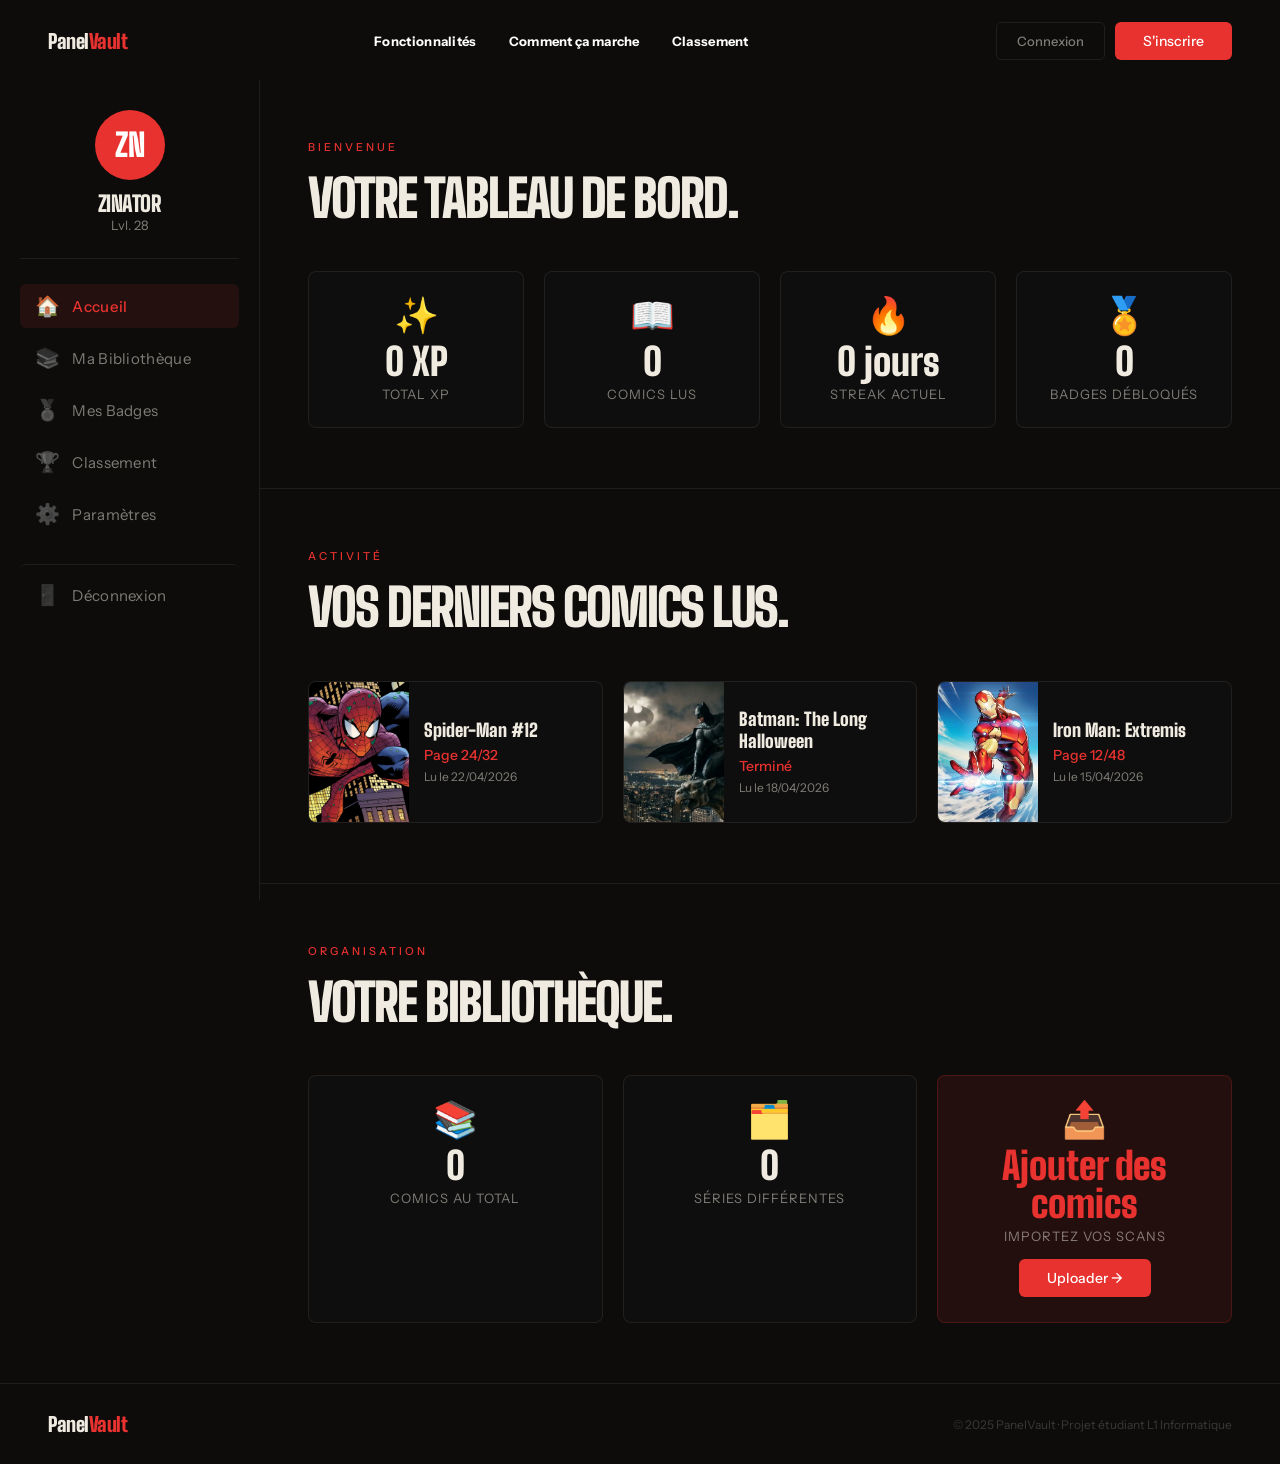
==== dashboard.html @ 6b244cb8 "Création du contenue du dashboard ainsi que le style te le js pour le moment template" ====
<!DOCTYPE html>
<html lang="fr">
<head>
    <meta charset="UTF-8">
    <meta name="viewport" content="width=device-width, initial-scale=1.0">
    <title>Dashboard — PanelVault</title>
    <link href="https://fonts.googleapis.com/css2?family=Big+Shoulders+Display:wght@700;900&family=Instrument+Sans:wght@400;500&display=swap" rel="stylesheet"/>
    <link rel="stylesheet" href="src/css/style.css">
    <link rel="stylesheet" href="src/css/dashboard.css">
</head>
<body>
    <header id="hdr">
        <a class="logo" href="index.html">Panel<em>Vault</em></a>
        <nav>
            <a href="index.html#features">Fonctionnalités</a>
            <a href="index.html#how">Comment ça marche</a>
            <a href="leaderboard.html">Classement</a>
        </nav>
        <div class="h-btns">
            <a href="src/php/pages_connexion/login.html" class="btn btn-ghost">Connexion</a>
            <a href="src/php/pages_connexion/register.html" class="btn btn-red">S'inscrire</a>
            <button class="burger" id="burger" aria-label="Menu"><span></span><span></span><span></span></button>
        </div>
    </header>

    <!-- MENU MOBILE -->
    <div class="mobile-menu" id="mobileMenu">
        <a href="index.html#features" onclick="closeMenu()">Fonctionnalités</a>
        <a href="index.html#how" onclick="closeMenu()">Comment ça marche</a>
        <a href="leaderboard.html" onclick="closeMenu()">Classement</a>
        <hr style="border-color:var(--border);border-width:0.5px;"/>
        <a href="src/php/pages_connexion/login.html" class="mm-ghost">Connexion</a>
        <a href="src/php/pages_connexion/register.html" class="mm-red">S'inscrire →</a>
    </div>

    <main class="dashboard-layout">
        <!-- Sidebar de navigation -->
        <aside class="dashboard-sidebar">
            <div class="user-profile">
                <div class="profile-avatar">ZN</div>
                <span class="profile-name">ZinatoR</span>
                <span class="profile-level">Lvl. 28</span>
            </div>
            <nav class="sidebar-nav">
                <a href="#" class="active">
                    <span class="icon">🏠</span> Accueil
                </a>
                <a href="#">
                    <span class="icon">📚</span> Ma Bibliothèque
                </a>
                <a href="#">
                    <span class="icon">🏅</span> Mes Badges
                </a>
                <a href="leaderboard.html">
                    <span class="icon">🏆</span> Classement
                </a>
                <a href="#">
                    <span class="icon">⚙️</span> Paramètres
                </a>
                <a href="#" class="logout-link">
                    <span class="icon">🚪</span> Déconnexion
                </a>
            </nav>
        </aside>

        <!-- Contenu principal du dashboard -->
        <div class="dashboard-content">
            <section class="section">
                <p class="s-eyebrow reveal">Bienvenue</p>
                <h1 class="s-title reveal">Votre Tableau de Bord.</h1>

                <!-- Section Stats -->
                <div class="stats-grid reveal">
                    <div class="stat-card">
                        <span class="stat-icon">✨</span>
                        <span class="stat-value"><span class="ctr" data-target="6210">0</span> XP</span>
                        <span class="stat-label">Total XP</span>
                    </div>
                    <div class="stat-card">
                        <span class="stat-icon">📖</span>
                        <span class="stat-value"><span class="ctr" data-target="94">0</span></span>
                        <span class="stat-label">Comics lus</span>
                    </div>
                    <div class="stat-card">
                        <span class="stat-icon">🔥</span>
                        <span class="stat-value"><span class="ctr" data-target="7">0</span> jours</span>
                        <span class="stat-label">Streak actuel</span>
                    </div>
                    <div class="stat-card">
                        <span class="stat-icon">🏅</span>
                        <span class="stat-value"><span class="ctr" data-target="12">0</span></span>
                        <span class="stat-label">Badges débloqués</span>
                    </div>
                </div>
            </section>

            <hr class="sep reveal"/>

            <section class="section">
                <p class="s-eyebrow reveal">Activité</p>
                <h2 class="s-title reveal">Vos Derniers Comics Lus.</h2>

                <div class="last-read-grid reveal">
                    <div class="read-item">
                        <img src="src/assets/img/spiderman.jpg" alt="Spider-Man #12" class="read-cover">
                        <div class="read-info">
                            <span class="read-title">Spider-Man #12</span>
                            <span class="read-progress">Page 24/32</span>
                            <span class="read-date">Lu le 22/04/2026</span>
                        </div>
                    </div>
                    <div class="read-item">
                        <img src="src/assets/img/Batman.jpg" alt="Batman: The Long Halloween" class="read-cover">
                        <div class="read-info">
                            <span class="read-title">Batman: The Long Halloween</span>
                            <span class="read-progress">Terminé</span>
                            <span class="read-date">Lu le 18/04/2026</span>
                        </div>
                    </div>
                    <div class="read-item">
                        <img src="src/assets/img/ironman.jpg" alt="Iron Man: Extremis" class="read-cover">
                        <div class="read-info">
                            <span class="read-title">Iron Man: Extremis</span>
                            <span class="read-progress">Page 12/48</span>
                            <span class="read-date">Lu le 15/04/2026</span>
                        </div>
                    </div>
                </div>
            </section>

            <hr class="sep reveal"/>

            <section class="section">
                <p class="s-eyebrow reveal">Organisation</p>
                <h2 class="s-title reveal">Votre Bibliothèque.</h2>

                <div class="library-summary reveal">
                    <div class="summary-card">
                        <span class="summary-icon">📚</span>
                        <span class="summary-value"><span class="ctr" data-target="35">0</span></span>
                        <span class="summary-label">Comics au total</span>
                    </div>
                    <div class="summary-card">
                        <span class="summary-icon">🗂️</span>
                        <span class="summary-value"><span class="ctr" data-target="12">0</span></span>
                        <span class="summary-label">Séries différentes</span>
                    </div>
                    <div class="summary-card cta-upload">
                        <span class="summary-icon">📤</span>
                        <span class="summary-value">Ajouter des comics</span>
                        <span class="summary-label">Importez vos scans</span>
                        <a href="#" class="btn btn-red">Uploader →</a>
                    </div>
                </div>
            </section>
        </div>
    </main>

    <footer>
        <a class="logo" href="#">Panel<em>Vault</em></a>
        <p>© 2025 PanelVault · Projet étudiant L1 Informatique</p>
    </footer>

    <script src="src/js/javascript-index.js"></script>
</body>
</html>
---- src/css/style.css ----
*, *::before, *::after { box-sizing: border-box; margin: 0; padding: 0; }

:root {
  --red: #E8322F;
  --ink: #0D0C0B;
  --cream: #F0EBE1;
  --muted: rgba(240,235,225,0.5);
  --border: rgba(240,235,225,0.08);
}

html { scroll-behavior: smooth; }

body {
  font-family: 'Instrument Sans', sans-serif;
  background: var(--ink);
  color: var(--cream);
  overflow-x: hidden;
}

/* ═══ HEADER ═══ */
header {
  position: fixed;
  top: 0; left: 0; right: 0;
  z-index: 100;
  display: flex;
  align-items: center;
  justify-content: space-between;
  padding: 22px 48px;
  background: transparent;
  transition: background .4s;
}
header.scrolled {
  background: rgba(13,12,11,0.85);
  backdrop-filter: blur(14px);
  border-bottom: 1px solid var(--border);
}

header nav a{
    color: #ffffff;
    font-weight: bold;
}

header nav a:hover{
    text-decoration: underline;

}

.logo {
  font-family: 'Big Shoulders Display', sans-serif;
  font-weight: 900;
  font-size: 20px;
  letter-spacing: -0.5px;
  color: var(--cream);
  text-decoration: none;
  position: relative;
  z-index: 2;
}
.logo em { color: var(--red); font-style: normal; }

nav { display: flex; gap: 32px; }
nav a {
  font-size: 13px;
  color: var(--muted);
  text-decoration: none;
  transition: color .2s;
  letter-spacing: 0.3px;
}
nav a:hover { color: var(--cream); }

.h-btns { display: flex; gap: 10px; }

.btn {
  font-family: 'Instrument Sans', sans-serif;
  font-size: 13px;
  font-weight: 500;
  padding: 8px 20px;
  border-radius: 5px;
  cursor: pointer;
  border: none;
  text-decoration: none;
  display: inline-flex;
  align-items: center;
  transition: all .2s;
}
.btn-ghost {
  background: transparent;
  color: var(--muted);
  border: 1px solid var(--border);
}
.btn-ghost:hover { color: var(--cream); }
.btn-red { background: var(--red); color: #fff; font-size: 14px; padding: 10px 28px; border-radius: 6px; }
.btn-red:hover { background: #cc2a27; transform: scale(1.02); }
.btn-red-lg { font-size: 16px; padding: 14px 40px; border-radius: 6px; font-weight: 500; }

/* ═══ HERO ═══ */
.hero {
  position: relative;
  height: 100vh;
  min-height: 640px;
  overflow: hidden;
  display: flex;
  flex-direction: column;
  justify-content: flex-end;
}

/* Mosaïque de covers comics */
.covers {
  position: absolute;
  inset: 0;
  display: grid;
  grid-template-columns: 1.1fr 0.85fr 1fr 0.9fr 1.15fr;
  gap: 3px;
}

.cover {
  position: relative;
  overflow: hidden;
}

/* Chaque cover = couleur + motif CSS simulant une couverture de comic */
.cover-inner {
  position: absolute;
  inset: 0;
  display: flex;
  flex-direction: column;
  align-items: center;
  justify-content: flex-end;
  padding: 16px;
}

.c1 { background: #0d0d0d; }
.c1 .cover-art {
  position: absolute; inset: 0;
  background: linear-gradient(to top, rgba(13,12,11,0.5) 0%, transparent 60%),
              url('../assets/img/Batman.jpg') center top / cover no-repeat;
}

.c2 { background: #0a0f1a; }
.c2 .cover-art {
  position: absolute; inset: 0;
  background: linear-gradient(to top, rgba(13,12,11,0.5) 0%, transparent 60%),
              url('../assets/img/xmen.jpg') center top / cover no-repeat;
}

.c3 { background: #1a0a0a; }
.c3 .cover-art {
  position: absolute; inset: 0;
  background: linear-gradient(to top, rgba(13,12,11,0.5) 0%, transparent 60%),
              url('../assets/img/ironman.jpg') center top / cover no-repeat;
}

.c4 { background: #0d0d0d; }
.c4 .cover-art {
  position: absolute; inset: 0;
  background: linear-gradient(to top, rgba(13,12,11,0.5) 0%, transparent 60%),
              url('../assets/img/spiderman.jpg') center top / cover no-repeat;
}

.c5 { background: #0d0d18; }
.c5 .cover-art {
  position: absolute; inset: 0;
  background: linear-gradient(to top, rgba(13,12,11,0.5) 0%, transparent 60%),
              url('../assets/img/superman.jpg') center top / cover no-repeat;
}

/* Silhouettes SVG dans les covers */
.cover-silhouette {
  position: absolute;
  bottom: 0;
  left: 50%;
  transform: translateX(-50%);
  width: 75%;
  height: 80%;
  opacity: 0.35;
}

/* Titres comics */
.cover-title {
  position: absolute;
  top: 14px;
  left: 12px;
  right: 12px;
  font-family: 'Big Shoulders Display', sans-serif;
  font-size: 11px;
  font-weight: 900;
  letter-spacing: 2px;
  text-transform: uppercase;
  color: rgba(255,255,255,0.5);
}

.cover-num {
  position: absolute;
  bottom: 12px;
  right: 12px;
  font-family: 'Big Shoulders Display', sans-serif;
  font-size: 28px;
  font-weight: 900;
  color: rgba(255,255,255,.08);
}

/* Lignes de halftone sur les covers */
.cover::after {
  content: '';
  position: absolute;
  inset: 0;
  background: repeating-linear-gradient(
    -45deg,
    transparent 0px,
    transparent 3px,
    rgba(0,0,0,0.08) 3px,
    rgba(0,0,0,0.08) 4px
  );
  pointer-events: none;
}

/* Gradient overlay global */
.hero-overlay {
  position: absolute;
  inset: 0;
  background:
    linear-gradient(to top, #0D0C0B 18%, rgba(13,12,11,0.55) 55%, rgba(13,12,11,0.2) 100%),
    linear-gradient(to right, rgba(13,12,11,0.4) 0%, transparent 30%, transparent 70%, rgba(13,12,11,0.4) 100%);
  z-index: 2;
}

/* Texte hero */
.hero-content {
  position: relative;
  z-index: 3;
  padding: 0 0 52px 48px;
}

/* Ticker scrolling text */
.ticker-wrap {
  position: relative;
  overflow: hidden;
  white-space: nowrap;
  margin-bottom: 32px;
}

.ticker {
  display: inline-flex;
  animation: ticker 18s linear infinite;
}

.ticker-item {
  font-family: 'Big Shoulders Display', sans-serif;
  font-weight: 900;
  font-size: clamp(64px, 9vw, 110px);
  letter-spacing: -3px;
  line-height: 0.9;
  text-transform: uppercase;
  color: var(--cream);
  padding-right: 60px;
  display: inline-flex;
  align-items: center;
  gap: 40px;
}

.ticker-dot {
  width: 18px; height: 18px;
  border-radius: 50%;
  background: var(--red);
  display: inline-block;
  flex-shrink: 0;
}

.ticker-item .outline {
  -webkit-text-stroke: 2px rgba(240,235,225,0.3);
  color: transparent;
}

@keyframes ticker {
  0%   { transform: translateX(0); }
  100% { transform: translateX(-50%); }
}

.hero-bottom {
  display: flex;
  align-items: flex-end;
  justify-content: space-between;
  padding-right: 48px;
}

.hero-tagline {
  font-size: 15px;
  color: var(--muted);
  max-width: 340px;
  line-height: 1.6;
}
.hero-tagline strong { color: var(--cream); font-weight: 500; }

.hero-cta { display: flex; flex-direction: column; align-items: flex-end; gap: 12px; }

.hero-stats-mini {
  display: flex;
  gap: 28px;
}
.hsm { text-align: right; }
.hsm-n {
  font-family: 'Big Shoulders Display', sans-serif;
  font-weight: 900;
  font-size: 22px;
  letter-spacing: -0.5px;
  color: var(--cream);
}
.hsm-n em { color: var(--red); font-style: normal; }
.hsm-l { font-size: 11px; color: var(--muted); margin-top: 2px; }

/* ═══ MARQUEE BAND ═══ */
.band {
  background: var(--red);
  overflow: hidden;
  white-space: nowrap;
  padding: 14px 0;
}
.band-inner {
  display: inline-flex;
  animation: ticker 12s linear infinite;
}
.band-item {
  font-family: 'Big Shoulders Display', sans-serif;
  font-weight: 900;
  font-size: 13px;
  letter-spacing: 3px;
  text-transform: uppercase;
  color: white;
  padding: 0 32px;
  display: inline-flex;
  align-items: center;
  gap: 32px;
}
.band-item::after {
  content: '✦';
  font-size: 10px;
  opacity: 0.7;
}

/* ═══ SECTION COMMUNE ═══ */
.section {
  padding: 96px 48px;
  max-width: 1200px;
  margin: 0 auto;
}

.s-eyebrow {
  font-size: 11px;
  font-weight: 500;
  letter-spacing: 3px;
  text-transform: uppercase;
  color: var(--red);
  margin-bottom: 20px;
}

.s-title {
  font-family: 'Big Shoulders Display', sans-serif;
  font-weight: 900;
  font-size: clamp(32px, 4.5vw, 52px);
  letter-spacing: -2px;
  line-height: 0.95;
  text-transform: uppercase;
  margin-bottom: 48px;
}

/* ═══ FEATURES ═══ */
.feat-grid {
  display: grid;
  grid-template-columns: repeat(3, 1fr);
  gap: 1px;
  border: 1px solid var(--border);
  border-radius: 2px;
  overflow: hidden;
}

.feat {
  padding: 40px 36px;
  border-right: 1px solid var(--border);
  background: #111010;
  transition: background .3s;
  position: relative;
  overflow: hidden;
}
.feat:last-child { border-right: none; }
.feat:hover { background: #181614; }

.feat::before {
  content: '';
  position: absolute;
  top: 0; left: 0; right: 0;
  height: 2px;
  background: var(--red);
  transform: scaleX(0);
  transform-origin: left;
  transition: transform .3s;
}
.feat:hover::before { transform: scaleX(1); }

.f-num {
  font-family: 'Big Shoulders Display', sans-serif;
  font-weight: 900;
  font-size: 56px;
  letter-spacing: -3px;
  color: rgba(240,235,225,.06);
  line-height: 1;
  margin-bottom: 20px;
}
.f-icon { font-size: 28px; margin-bottom: 14px; display: block; }
.f-name {
  font-family: 'Big Shoulders Display', sans-serif;
  font-weight: 900;
  font-size: 17px;
  text-transform: uppercase;
  letter-spacing: -0.3px;
  margin-bottom: 10px;
}
.f-desc { font-size: 14px; color: var(--muted); line-height: 1.65; }

/* ═══ HOW ═══ */
.steps-row {
  display: grid;
  grid-template-columns: repeat(3, 1fr);
  gap: 48px;
}
.step-n {
  font-family: 'Big Shoulders Display', sans-serif;
  font-weight: 900;
  font-size: 72px;
  letter-spacing: -4px;
  color: rgba(232,50,47,.15);
  line-height: 1;
  margin-bottom: 20px;
}
.step-line {
  width: 32px; height: 2px;
  background: var(--red);
  margin-bottom: 16px;
}
.step-t {
  font-family: 'Big Shoulders Display', sans-serif;
  font-weight: 900;
  font-size: 20px;
  text-transform: uppercase;
  letter-spacing: -0.5px;
  margin-bottom: 10px;
}
.step-d { font-size: 14px; color: var(--muted); line-height: 1.65; }

/* ═══ STATS FULL ═══ */
.stats-full {
  display: grid;
  grid-template-columns: repeat(3, 1fr);
  gap: 1px;
  background: var(--border);
  border: 1px solid var(--border);
}
.sf {
  padding: 52px 40px;
  background: var(--ink);
  text-align: center;
}
.sf-n {
  font-family: 'Big Shoulders Display', sans-serif;
  font-weight: 900;
  font-size: clamp(48px, 6vw, 72px);
  letter-spacing: -3px;
  line-height: 1;
  margin-bottom: 8px;
}
.sf-n em { color: var(--red); font-style: normal; }
.sf-l { font-size: 13px; color: var(--muted); letter-spacing: 1px; text-transform: uppercase; }

/* ═══ CTA ═══ */
.cta-wrap {
  background: var(--red);
  padding: 80px 48px;
  display: flex;
  align-items: center;
  justify-content: space-between;
  gap: 40px;
}
.cta-title {
  font-family: 'Big Shoulders Display', sans-serif;
  font-weight: 900;
  font-size: clamp(36px, 5vw, 64px);
  letter-spacing: -2px;
  text-transform: uppercase;
  line-height: 0.95;
  color: white;
}
.btn-white {
  background: white;
  color: var(--red);
  font-family: 'Big Shoulders Display', sans-serif;
  font-weight: 900;
  font-size: 14px;
  letter-spacing: 1px;
  text-transform: uppercase;
  padding: 16px 40px;
  border-radius: 4px;
  text-decoration: none;
  display: inline-block;
  white-space: nowrap;
  transition: all .2s;
}
.btn-white:hover { transform: scale(1.03); }

/* ═══ FOOTER ═══ */
footer {
  border-top: 1px solid var(--border);
  padding: 28px 48px;
  display: flex;
  align-items: center;
  justify-content: space-between;
}
footer p { font-size: 12px; color: rgba(240,235,225,.2); }

/* ═══ SEP ═══ */
.sep { border: none; border-top: 1px solid var(--border); }

/* ═══ BURGER ═══ */
.burger {
  display: none;
  flex-direction: column;
  justify-content: center;
  gap: 5px;
  width: 36px; height: 36px;
  background: transparent;
  border: 1px solid var(--border);
  border-radius: 6px;
  cursor: pointer;
  padding: 8px;
}
.burger span {
  display: block;
  width: 100%; height: 1.5px;
  background: var(--cream);
  transition: all .25s;
}
.burger.open span:nth-child(1) { transform: translateY(6.5px) rotate(45deg); }
.burger.open span:nth-child(2) { opacity: 0; }
.burger.open span:nth-child(3) { transform: translateY(-6.5px) rotate(-45deg); }

@media (max-width: 768px) { .burger { display: flex; } }

/* ═══ MOBILE MENU ═══ */
.mobile-menu {
  display: none;
  position: fixed;
  top: 57px; left: 0; right: 0;
  background: rgba(13,12,11,0.97);
  backdrop-filter: blur(16px);
  z-index: 99;
  flex-direction: column;
  padding: 24px 20px;
  gap: 4px;
  border-bottom: 1px solid var(--border);
  transform: translateY(-10px);
  opacity: 0;
  transition: opacity .25s, transform .25s;
}
.mobile-menu.open {
  display: flex;
  opacity: 1;
  transform: translateY(0);
}
.mobile-menu a {
  font-size: 16px;
  color: var(--muted);
  text-decoration: none;
  padding: 12px 0;
  transition: color .2s;
}
.mobile-menu a:hover { color: var(--cream); }
.mm-ghost {
  color: var(--cream) !important;
  border: 1px solid var(--border);
  border-radius: 6px;
  padding: 12px 16px !important;
  text-align: center;
  margin-top: 8px;
}
.mm-red {
  background: var(--red);
  color: white !important;
  border-radius: 6px;
  padding: 12px 16px !important;
  text-align: center;
  font-weight: 500;
}

/* ═══ REVEAL ═══ */
.reveal { opacity:0; transform:translateY(32px); transition: opacity .7s ease, transform .7s ease; }
.reveal.visible { opacity:1; transform:translateY(0); }

/* ═══ RESPONSIVE ═══ */

/* Tablette large (≤1024px) */
@media (max-width: 1024px) {
  header { padding: 18px 28px; }
  .hero-content { padding: 0 0 40px 28px; }
  .hero-bottom { padding-right: 28px; }
  .section { padding: 72px 28px; }
  .feat-grid { grid-template-columns: repeat(2, 1fr); }
  .stats-full { grid-template-columns: repeat(3, 1fr); }
  .cta-wrap { padding: 64px 28px; }
  footer { padding: 24px 28px; }
}

/* Tablette (≤768px) */
@media (max-width: 768px) {
  header { padding: 16px 20px; }
  nav { display: none; }
  .btn-ghost { display: none; }

  .hero { min-height: 100svh; }
  .covers { grid-template-columns: repeat(3, 1fr); }
  .cover:nth-child(4),
  .cover:nth-child(5) { display: none; }
  .hero-content { padding: 0 0 36px 20px; }
  .ticker-item {
    font-size: clamp(40px, 11vw, 72px);
    letter-spacing: -2px;
    gap: 20px;
  }
  .ticker-dot { width: 12px; height: 12px; }
  .hero-bottom {
    flex-direction: column;
    align-items: flex-start;
    gap: 24px;
    padding-right: 20px;
  }
  .hero-cta { align-items: flex-start; }
  .hero-stats-mini { justify-content: flex-start; }
  .hsm { text-align: left; }

  .band-item { font-size: 11px; padding: 0 20px; gap: 20px; }

  .section { padding: 60px 20px; }
  .s-title { letter-spacing: -1px; }

  .feat-grid { grid-template-columns: repeat(2, 1fr); }
  .feat { padding: 24px 20px; }
  .f-num { font-size: 40px; }

  .stats-full { grid-template-columns: 1fr; }
  .sf { padding: 36px 20px; border-bottom: 1px solid var(--border); }
  .sf:last-child { border-bottom: none; }

  .steps-row { grid-template-columns: 1fr; gap: 36px; }

  .cta-wrap {
    flex-direction: column;
    align-items: flex-start;
    padding: 52px 20px;
    gap: 28px;
  }

  footer { flex-direction: column; gap: 12px; text-align: center; padding: 24px 20px; }
}

/* Mobile (≤480px) */
@media (max-width: 480px) {
  header { padding: 14px 16px; }
  .btn-red { padding: 8px 16px; font-size: 13px; }

  .covers { grid-template-columns: repeat(2, 1fr); }
  .cover:nth-child(3),
  .cover:nth-child(4),
  .cover:nth-child(5) { display: none; }
  .hero-content { padding: 0 0 28px 16px; }
  .hero-bottom { padding-right: 16px; }
  .ticker-item {
    font-size: clamp(36px, 13vw, 56px);
    letter-spacing: -1.5px;
    gap: 14px;
    padding-right: 30px;
  }
  .ticker-dot { width: 10px; height: 10px; }
  .hero-tagline { font-size: 14px; }
  .btn-red-lg { font-size: 14px; padding: 12px 28px; }

  .section { padding: 48px 16px; }

  .feat-grid { grid-template-columns: 1fr; }

  .sf-n { font-size: 48px; }

  .cta-wrap { padding: 44px 16px; }
  .cta-title { font-size: clamp(28px, 8vw, 44px); letter-spacing: -1.5px; }
  .btn-white { padding: 14px 28px; font-size: 13px; }

  footer { padding: 20px 16px; }
  footer p { font-size: 11px; }
}
---- src/css/dashboard.css ----
/* ═══ DASHBOARD LAYOUT ═══ */
.dashboard-layout {
    display: flex;
    min-height: 100vh;
    padding-top: 80px; /* Pour laisser de la place au header fixe */
}

/* ═══ SIDEBAR ═══ */
.dashboard-sidebar {
    width: 260px;
    flex-shrink: 0;
    background: var(--ink);
    border-right: 1px solid var(--border);
    padding: 30px 20px;
    position: sticky;
    top: 80px; /* Aligné avec le header */
    height: calc(100vh - 80px); /* Prend la hauteur restante */
    overflow-y: auto; /* Pour le scroll si le contenu dépasse */
}

.user-profile {
    display: flex;
    flex-direction: column;
    align-items: center;
    padding-bottom: 25px;
    margin-bottom: 25px;
    border-bottom: 1px solid var(--border);
}

.profile-avatar {
    width: 70px;
    height: 70px;
    border-radius: 50%;
    background: var(--red);
    color: white;
    font-family: 'Big Shoulders Display', sans-serif;
    font-weight: 900;
    font-size: 32px;
    display: flex;
    align-items: center;
    justify-content: center;
    margin-bottom: 10px;
}

.profile-name {
    font-family: 'Big Shoulders Display', sans-serif;
    font-weight: 900;
    font-size: 22px;
    color: var(--cream);
    text-transform: uppercase;
    letter-spacing: -0.5px;
}

.profile-level {
    font-size: 13px;
    color: var(--muted);
}

.sidebar-nav {
    display: flex;
    flex-direction: column;
    gap: 8px;
}

.sidebar-nav a {
    display: flex;
    align-items: center;
    gap: 12px;
    padding: 12px 15px;
    color: var(--muted);
    text-decoration: none;
    font-size: 15px;
    border-radius: 6px;
    transition: background 0.2s, color 0.2s;
}

.sidebar-nav a:hover {
    background: rgba(240, 235, 225, 0.05);
    color: var(--cream);
}

.sidebar-nav a.active {
    background: rgba(232, 50, 47, 0.1);
    color: var(--red);
    font-weight: 500;
}

.sidebar-nav a.active .icon {
    filter: grayscale(0) brightness(1);
}

.sidebar-nav .icon {
    font-size: 20px;
    line-height: 1;
    filter: grayscale(1) brightness(0.8); /* Pour les icônes non actives */
    transition: filter 0.2s;
}

.logout-link {
    margin-top: 20px;
    border-top: 1px solid var(--border);
    padding-top: 20px !important;
    color: var(--muted) !important;
}
.logout-link:hover {
    color: var(--red) !important;
}

/* ═══ DASHBOARD CONTENT ═══ */
.dashboard-content {
    flex-grow: 1;
    padding: 0; /* Les sections ont déjà leur padding */
}

.dashboard-content .section {
    padding-top: 60px;
    padding-bottom: 60px;
}

/* ═══ STATS GRID ═══ */
.stats-grid {
    display: grid;
    grid-template-columns: repeat(auto-fit, minmax(200px, 1fr));
    gap: 20px;
}

.stat-card {
    background: rgba(17, 16, 16, 0.8);
    border: 1px solid var(--border);
    border-radius: 8px;
    padding: 25px;
    text-align: center;
    display: flex;
    flex-direction: column;
    align-items: center;
}

.stat-icon {
    font-size: 36px;
    margin-bottom: 10px;
    line-height: 1;
}

.stat-value {
    font-family: 'Big Shoulders Display', sans-serif;
    font-weight: 900;
    font-size: 38px;
    color: var(--cream);
    line-height: 1;
    margin-bottom: 5px;
}

.stat-label {
    font-size: 13px;
    color: var(--muted);
    text-transform: uppercase;
    letter-spacing: 1px;
}

/* ═══ LAST READ COMICS ═══ */
.last-read-grid {
    display: grid;
    grid-template-columns: repeat(auto-fit, minmax(280px, 1fr));
    gap: 20px;
}

.read-item {
    display: flex;
    background: rgba(17, 16, 16, 0.8);
    border: 1px solid var(--border);
    border-radius: 8px;
    overflow: hidden;
}

.read-cover {
    width: 100px;
    height: 140px;
    object-fit: cover;
    flex-shrink: 0;
}

.read-info {
    padding: 15px;
    display: flex;
    flex-direction: column;
    justify-content: center;
}

.read-title {
    font-family: 'Big Shoulders Display', sans-serif;
    font-weight: 900;
    font-size: 18px;
    color: var(--cream);
    margin-bottom: 5px;
}

.read-progress {
    font-size: 14px;
    color: var(--red);
    font-weight: 500;
    margin-bottom: 5px;
}

.read-date {
    font-size: 12px;
    color: var(--muted);
}

/* ═══ LIBRARY SUMMARY ═══ */
.library-summary {
    display: grid;
    grid-template-columns: repeat(auto-fit, minmax(200px, 1fr));
    gap: 20px;
}

.summary-card {
    background: rgba(17, 16, 16, 0.8);
    border: 1px solid var(--border);
    border-radius: 8px;
    padding: 25px;
    text-align: center;
    display: flex;
    flex-direction: column;
    align-items: center;
}

.summary-icon {
    font-size: 36px;
    margin-bottom: 10px;
    line-height: 1;
}

.summary-value {
    font-family: 'Big Shoulders Display', sans-serif;
    font-weight: 900;
    font-size: 38px;
    color: var(--cream);
    line-height: 1;
    margin-bottom: 5px;
}

.summary-label {
    font-size: 13px;
    color: var(--muted);
    text-transform: uppercase;
    letter-spacing: 1px;
}

.cta-upload {
    background: rgba(232, 50, 47, 0.1);
    border-color: rgba(232, 50, 47, 0.2);
}
.cta-upload .summary-value { color: var(--red); }
.cta-upload .btn { margin-top: 15px; }

/* ═══ RESPONSIVE ═══ */
@media (max-width: 1024px) {
    .dashboard-sidebar { width: 220px; padding: 20px 15px; }
    .dashboard-content .section { padding-left: 28px; padding-right: 28px; }
}

@media (max-width: 768px) {
    .dashboard-layout { flex-direction: column; padding-top: 60px; }
    .dashboard-sidebar {
        width: 100%;
        height: auto;
        position: relative;
        top: 0;
        border-right: none;
        border-bottom: 1px solid var(--border);
        padding: 20px;
        display: flex;
        flex-direction: row;
        justify-content: space-between;
        align-items: center;
    }
    .user-profile { flex-direction: row; border-bottom: none; padding-bottom: 0; margin-bottom: 0; gap: 15px; }
    .user-profile .profile-avatar { margin-bottom: 0; }
    .user-profile .profile-name { font-size: 18px; }
    .user-profile .profile-level { display: none; } /* Cache le niveau sur mobile pour gagner de la place */
    .sidebar-nav { display: none; } /* La navigation latérale est cachée sur mobile, on utilisera le menu burger */
    .dashboard-content .section { padding-left: 20px; padding-right: 20px; }
    .stats-grid, .last-read-grid, .library-summary { grid-template-columns: 1fr; }
}
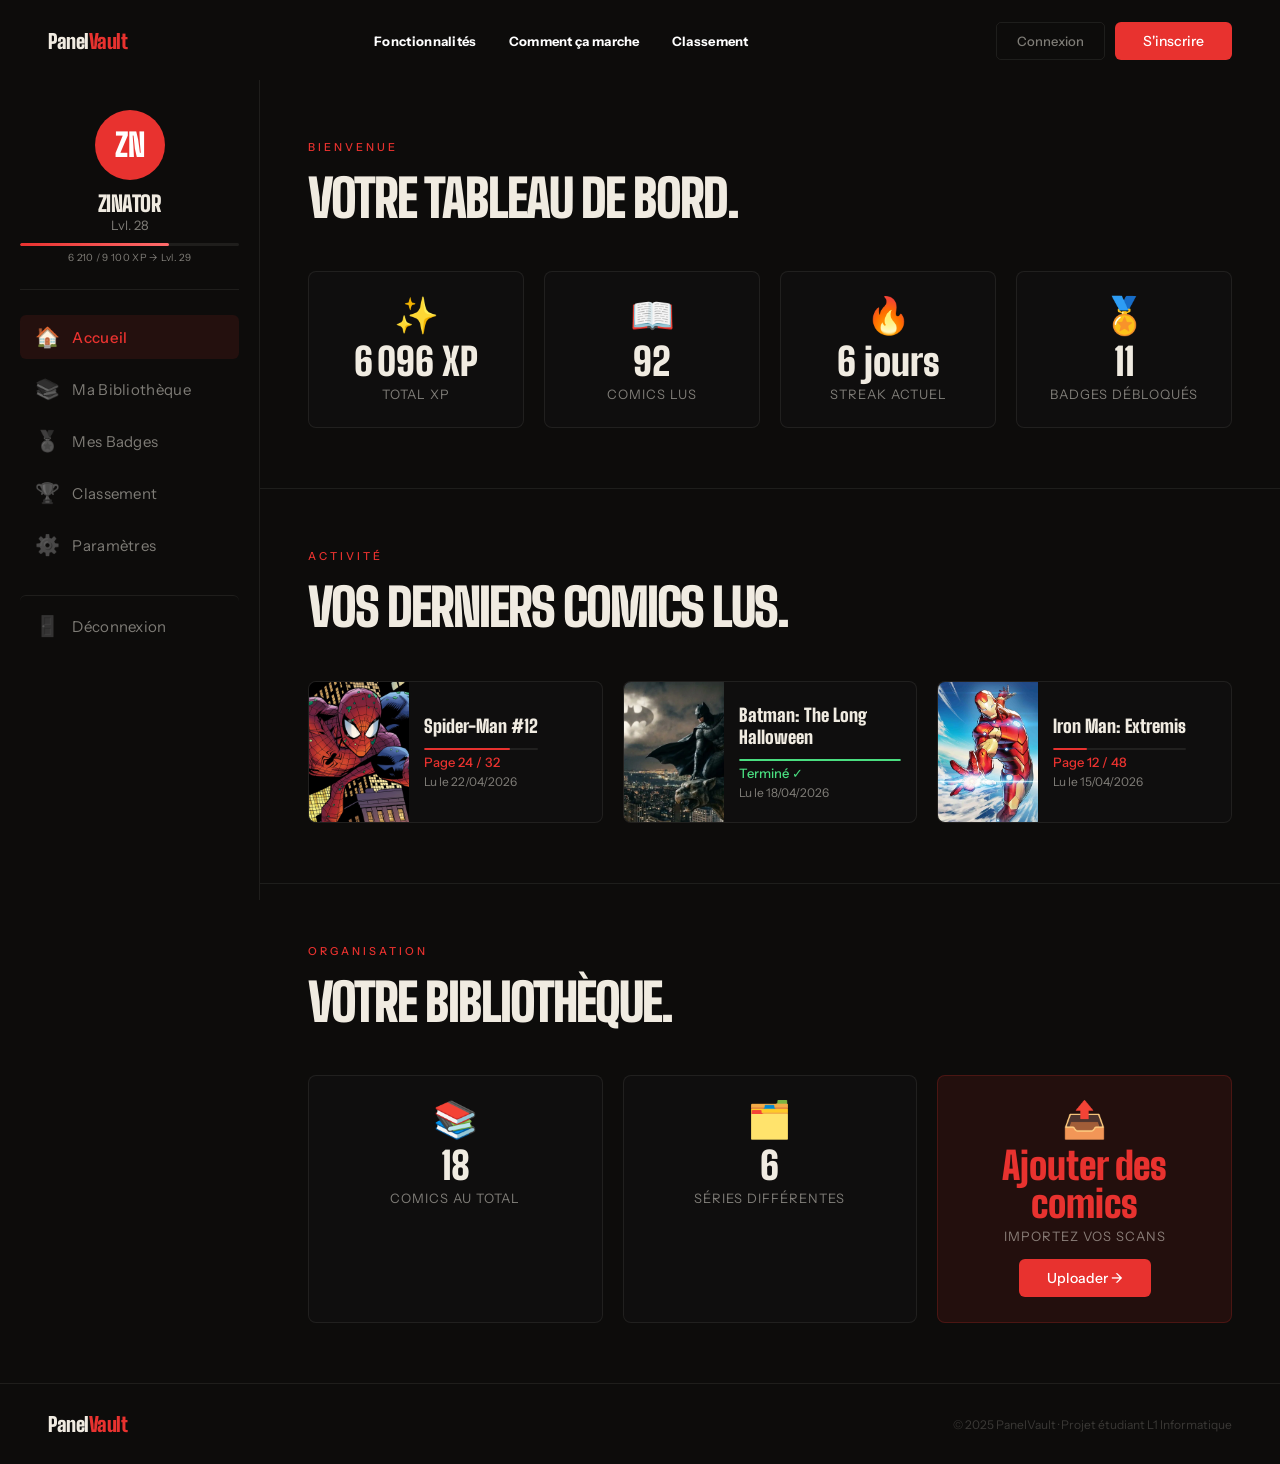
==== commit ea13d5e6: "Fix all style" ====
--- a/dashboard.html
+++ b/dashboard.html
@@ -34,12 +34,16 @@
     </div>
 
     <main class="dashboard-layout">
-        <!-- Sidebar de navigation -->
+        <!-- Sidebar -->
         <aside class="dashboard-sidebar">
             <div class="user-profile">
                 <div class="profile-avatar">ZN</div>
                 <span class="profile-name">ZinatoR</span>
                 <span class="profile-level">Lvl. 28</span>
+                <div class="xp-bar-wrap">
+                    <div class="xp-bar" style="--xp-w: 68%"></div>
+                </div>
+                <span class="xp-next-level">6 210 / 9 100 XP → Lvl. 29</span>
             </div>
             <nav class="sidebar-nav">
                 <a href="#" class="active">
@@ -63,30 +67,29 @@
             </nav>
         </aside>
 
-        <!-- Contenu principal du dashboard -->
+        <!-- Contenu principal -->
         <div class="dashboard-content">
             <section class="section">
                 <p class="s-eyebrow reveal">Bienvenue</p>
                 <h1 class="s-title reveal">Votre Tableau de Bord.</h1>
 
-                <!-- Section Stats -->
-                <div class="stats-grid reveal">
-                    <div class="stat-card">
+                <div class="stats-grid">
+                    <div class="stat-card reveal">
                         <span class="stat-icon">✨</span>
                         <span class="stat-value"><span class="ctr" data-target="6210">0</span> XP</span>
                         <span class="stat-label">Total XP</span>
                     </div>
-                    <div class="stat-card">
+                    <div class="stat-card reveal">
                         <span class="stat-icon">📖</span>
                         <span class="stat-value"><span class="ctr" data-target="94">0</span></span>
                         <span class="stat-label">Comics lus</span>
                     </div>
-                    <div class="stat-card">
+                    <div class="stat-card reveal">
                         <span class="stat-icon">🔥</span>
                         <span class="stat-value"><span class="ctr" data-target="7">0</span> jours</span>
                         <span class="stat-label">Streak actuel</span>
                     </div>
-                    <div class="stat-card">
+                    <div class="stat-card reveal">
                         <span class="stat-icon">🏅</span>
                         <span class="stat-value"><span class="ctr" data-target="12">0</span></span>
                         <span class="stat-label">Badges débloqués</span>
@@ -100,28 +103,37 @@
                 <p class="s-eyebrow reveal">Activité</p>
                 <h2 class="s-title reveal">Vos Derniers Comics Lus.</h2>
 
-                <div class="last-read-grid reveal">
-                    <div class="read-item">
+                <div class="last-read-grid">
+                    <div class="read-item reveal">
                         <img src="src/assets/img/spiderman.jpg" alt="Spider-Man #12" class="read-cover">
                         <div class="read-info">
                             <span class="read-title">Spider-Man #12</span>
-                            <span class="read-progress">Page 24/32</span>
+                            <div class="read-pb-wrap">
+                                <div class="read-pb" style="--pb-w: 75%"></div>
+                            </div>
+                            <span class="read-progress">Page 24 / 32</span>
                             <span class="read-date">Lu le 22/04/2026</span>
                         </div>
                     </div>
-                    <div class="read-item">
+                    <div class="read-item reveal">
                         <img src="src/assets/img/Batman.jpg" alt="Batman: The Long Halloween" class="read-cover">
                         <div class="read-info">
                             <span class="read-title">Batman: The Long Halloween</span>
-                            <span class="read-progress">Terminé</span>
+                            <div class="read-pb-wrap">
+                                <div class="read-pb complete" style="--pb-w: 100%"></div>
+                            </div>
+                            <span class="read-progress" style="color: #4ade80">Terminé ✓</span>
                             <span class="read-date">Lu le 18/04/2026</span>
                         </div>
                     </div>
-                    <div class="read-item">
+                    <div class="read-item reveal">
                         <img src="src/assets/img/ironman.jpg" alt="Iron Man: Extremis" class="read-cover">
                         <div class="read-info">
                             <span class="read-title">Iron Man: Extremis</span>
-                            <span class="read-progress">Page 12/48</span>
+                            <div class="read-pb-wrap">
+                                <div class="read-pb" style="--pb-w: 25%"></div>
+                            </div>
+                            <span class="read-progress">Page 12 / 48</span>
                             <span class="read-date">Lu le 15/04/2026</span>
                         </div>
                     </div>
@@ -134,18 +146,18 @@
                 <p class="s-eyebrow reveal">Organisation</p>
                 <h2 class="s-title reveal">Votre Bibliothèque.</h2>
 
-                <div class="library-summary reveal">
-                    <div class="summary-card">
+                <div class="library-summary">
+                    <div class="summary-card reveal">
                         <span class="summary-icon">📚</span>
                         <span class="summary-value"><span class="ctr" data-target="35">0</span></span>
                         <span class="summary-label">Comics au total</span>
                     </div>
-                    <div class="summary-card">
+                    <div class="summary-card reveal">
                         <span class="summary-icon">🗂️</span>
                         <span class="summary-value"><span class="ctr" data-target="12">0</span></span>
                         <span class="summary-label">Séries différentes</span>
                     </div>
-                    <div class="summary-card cta-upload">
+                    <div class="summary-card cta-upload reveal">
                         <span class="summary-icon">📤</span>
                         <span class="summary-value">Ajouter des comics</span>
                         <span class="summary-label">Importez vos scans</span>
@@ -163,4 +175,4 @@
 
     <script src="src/js/javascript-index.js"></script>
 </body>
-</html>+</html>
--- a/src/css/style.css
+++ b/src/css/style.css
@@ -110,6 +110,9 @@
   display: grid;
   grid-template-columns: 1.1fr 0.85fr 1fr 0.9fr 1.15fr;
   gap: 3px;
+  transform: scale(1.04);
+  will-change: transform;
+  transition: transform 0.55s cubic-bezier(0.25, 0.46, 0.45, 0.94);
 }
 
 .cover {
@@ -162,6 +165,19 @@
   background: linear-gradient(to top, rgba(13,12,11,0.5) 0%, transparent 60%),
               url('../assets/img/superman.jpg') center top / cover no-repeat;
 }
+
+/* Ken Burns — zoom lent alterné par colonne */
+@keyframes kb1 { 0% { transform: scale(1)    translate(0, 0);         } 100% { transform: scale(1.07) translate(-1%,  -0.5%); } }
+@keyframes kb2 { 0% { transform: scale(1.05) translate(0.5%,  0);     } 100% { transform: scale(1)    translate(0,      0.5%); } }
+@keyframes kb3 { 0% { transform: scale(1)    translate(0,   -0.5%);   } 100% { transform: scale(1.06) translate(0.5%,  0.5%); } }
+@keyframes kb4 { 0% { transform: scale(1.04) translate(-0.5%, 0.5%);  } 100% { transform: scale(1)    translate(0,     -0.5%); } }
+@keyframes kb5 { 0% { transform: scale(1)    translate(0.5%,  0);     } 100% { transform: scale(1.07) translate(-0.5%, -0.5%); } }
+
+.c1 .cover-art { animation: kb1 18s ease-in-out infinite alternate; }
+.c2 .cover-art { animation: kb2 22s ease-in-out infinite alternate; animation-delay: -6s; }
+.c3 .cover-art { animation: kb3 20s ease-in-out infinite alternate; animation-delay: -10s; }
+.c4 .cover-art { animation: kb4 25s ease-in-out infinite alternate; animation-delay: -3s; }
+.c5 .cover-art { animation: kb5 19s ease-in-out infinite alternate; animation-delay: -8s; }
 
 /* Silhouettes SVG dans les covers */
 .cover-silhouette {
@@ -335,6 +351,7 @@
   font-size: 10px;
   opacity: 0.7;
 }
+.band:hover .band-inner { animation-play-state: paused; }
 
 /* ═══ SECTION COMMUNE ═══ */
 .section {
@@ -404,7 +421,8 @@
   line-height: 1;
   margin-bottom: 20px;
 }
-.f-icon { font-size: 28px; margin-bottom: 14px; display: block; }
+.f-icon { font-size: 28px; margin-bottom: 14px; display: block; transition: transform 0.35s cubic-bezier(0.34, 1.56, 0.64, 1); }
+.feat:hover .f-icon { transform: scale(1.22); }
 .f-name {
   font-family: 'Big Shoulders Display', sans-serif;
   font-weight: 900;
@@ -434,7 +452,11 @@
   width: 32px; height: 2px;
   background: var(--red);
   margin-bottom: 16px;
-}
+  transform: scaleX(0);
+  transform-origin: left;
+  transition: transform 0.55s cubic-bezier(0.22, 1, 0.36, 1) 0.3s;
+}
+.reveal.visible .step-line { transform: scaleX(1); }
 .step-t {
   font-family: 'Big Shoulders Display', sans-serif;
   font-weight: 900;
@@ -591,6 +613,32 @@
 /* ═══ REVEAL ═══ */
 .reveal { opacity:0; transform:translateY(32px); transition: opacity .7s ease, transform .7s ease; }
 .reveal.visible { opacity:1; transform:translateY(0); }
+
+/* ═══ SCROLL PROGRESS BAR ═══ */
+.scroll-progress {
+  position: fixed;
+  top: 0; left: 0;
+  height: 2px;
+  background: var(--red);
+  width: 0%;
+  z-index: 200;
+  pointer-events: none;
+  box-shadow: 0 0 8px rgba(232, 50, 47, 0.55);
+  transition: width 0.1s linear;
+}
+
+/* Stagger feat-grid */
+.feat-grid .feat:nth-child(1) { transition-delay: 0.04s; }
+.feat-grid .feat:nth-child(2) { transition-delay: 0.11s; }
+.feat-grid .feat:nth-child(3) { transition-delay: 0.18s; }
+.feat-grid .feat:nth-child(4) { transition-delay: 0.25s; }
+.feat-grid .feat:nth-child(5) { transition-delay: 0.32s; }
+.feat-grid .feat:nth-child(6) { transition-delay: 0.39s; }
+
+/* Stagger steps */
+.steps-row > div:nth-child(1) { transition-delay: 0.04s; }
+.steps-row > div:nth-child(2) { transition-delay: 0.20s; }
+.steps-row > div:nth-child(3) { transition-delay: 0.36s; }
 
 /* ═══ RESPONSIVE ═══ */
 
--- a/src/css/dashboard.css
+++ b/src/css/dashboard.css
@@ -56,6 +56,36 @@
     color: var(--muted);
 }
 
+.xp-bar-wrap {
+    width: 100%;
+    height: 3px;
+    background: rgba(240,235,225,0.08);
+    border-radius: 2px;
+    margin: 10px 0 5px;
+    overflow: hidden;
+}
+
+.xp-bar {
+    height: 100%;
+    width: var(--xp-w, 0%);
+    background: linear-gradient(90deg, var(--red), #ff6b6b);
+    border-radius: 2px;
+    transform-origin: left;
+    animation: xpFill 1.4s cubic-bezier(0.22, 1, 0.36, 1) 0.6s both;
+}
+
+@keyframes xpFill {
+    from { transform: scaleX(0); }
+    to   { transform: scaleX(1); }
+}
+
+.xp-next-level {
+    font-size: 10px;
+    color: var(--muted);
+    letter-spacing: 0.3px;
+    text-align: center;
+}
+
 .sidebar-nav {
     display: flex;
     flex-direction: column;
@@ -133,7 +163,22 @@
     display: flex;
     flex-direction: column;
     align-items: center;
-}
+    position: relative;
+    overflow: hidden;
+    transition: background .3s, transform .2s;
+}
+.stat-card::before {
+    content: '';
+    position: absolute;
+    top: 0; left: 0; right: 0;
+    height: 2px;
+    background: var(--red);
+    transform: scaleX(0);
+    transform-origin: left;
+    transition: transform .3s;
+}
+.stat-card:hover::before { transform: scaleX(1); }
+.stat-card:hover { background: rgba(25, 22, 22, 1); }
 
 .stat-icon {
     font-size: 36px;
@@ -194,11 +239,36 @@
     margin-bottom: 5px;
 }
 
+.read-pb-wrap {
+    width: 100%;
+    height: 2px;
+    background: rgba(240,235,225,0.08);
+    border-radius: 2px;
+    margin: 6px 0 4px;
+    overflow: hidden;
+}
+
+.read-pb {
+    height: 100%;
+    width: var(--pb-w, 0%);
+    background: var(--red);
+    border-radius: 2px;
+    transform-origin: left;
+    transform: scaleX(0);
+    transition: none;
+}
+.read-pb.complete { background: #4ade80; }
+
+.read-item.visible .read-pb {
+    transition: transform 1s cubic-bezier(0.22, 1, 0.36, 1) 0.25s;
+    transform: scaleX(1);
+}
+
 .read-progress {
-    font-size: 14px;
+    font-size: 13px;
     color: var(--red);
     font-weight: 500;
-    margin-bottom: 5px;
+    margin-bottom: 4px;
 }
 
 .read-date {
@@ -222,7 +292,22 @@
     display: flex;
     flex-direction: column;
     align-items: center;
-}
+    position: relative;
+    overflow: hidden;
+    transition: background .3s;
+}
+.summary-card::before {
+    content: '';
+    position: absolute;
+    top: 0; left: 0; right: 0;
+    height: 2px;
+    background: var(--red);
+    transform: scaleX(0);
+    transform-origin: left;
+    transition: transform .3s;
+}
+.summary-card:hover::before { transform: scaleX(1); }
+.summary-card:hover { background: rgba(25, 22, 22, 1); }
 
 .summary-icon {
     font-size: 36px;
@@ -252,6 +337,20 @@
 }
 .cta-upload .summary-value { color: var(--red); }
 .cta-upload .btn { margin-top: 15px; }
+
+/* ═══ STAGGER ANIMATIONS ═══ */
+.stats-grid .stat-card:nth-child(1) { transition-delay: 0.04s; }
+.stats-grid .stat-card:nth-child(2) { transition-delay: 0.12s; }
+.stats-grid .stat-card:nth-child(3) { transition-delay: 0.20s; }
+.stats-grid .stat-card:nth-child(4) { transition-delay: 0.28s; }
+
+.last-read-grid .read-item:nth-child(1) { transition-delay: 0.04s; }
+.last-read-grid .read-item:nth-child(2) { transition-delay: 0.14s; }
+.last-read-grid .read-item:nth-child(3) { transition-delay: 0.24s; }
+
+.library-summary .summary-card:nth-child(1) { transition-delay: 0.04s; }
+.library-summary .summary-card:nth-child(2) { transition-delay: 0.12s; }
+.library-summary .summary-card:nth-child(3) { transition-delay: 0.20s; }
 
 /* ═══ RESPONSIVE ═══ */
 @media (max-width: 1024px) {
